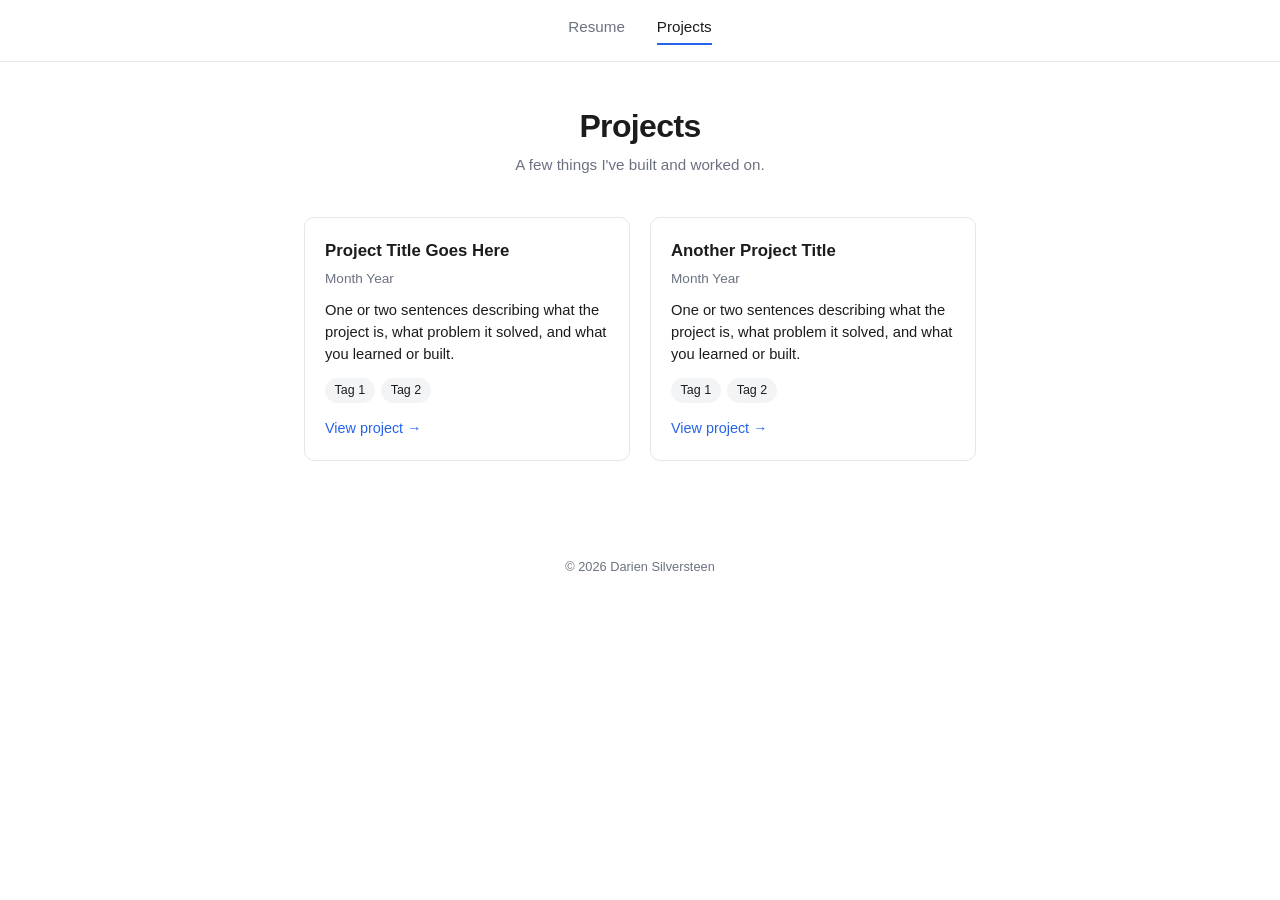
==== projects.html @ d86a9947 "Add resume and projects pages" ====
<!DOCTYPE html>
<html lang="en">
<head>
<meta charset="UTF-8">
<meta name="viewport" content="width=device-width, initial-scale=1.0">
<title>Darien Silversteen — Projects</title>
<style>
  :root {
    --bg: #ffffff;
    --text: #1c1c1e;
    --muted: #6b7280;
    --accent: #2563eb;
    --border: #e5e7eb;
  }
  * { box-sizing: border-box; }
  body {
    margin: 0;
    font-family: -apple-system, BlinkMacSystemFont, "Segoe UI", Roboto, Helvetica, Arial, sans-serif;
    color: var(--text);
    background: var(--bg);
    line-height: 1.5;
  }
  nav {
    display: flex;
    justify-content: center;
    gap: 2rem;
    padding: 1rem;
    border-bottom: 1px solid var(--border);
    font-size: 0.95rem;
  }
  nav a {
    color: var(--muted);
    text-decoration: none;
    font-weight: 500;
  }
  nav a.active {
    color: var(--text);
    border-bottom: 2px solid var(--accent);
    padding-bottom: 0.25rem;
  }
  nav a:hover {
    color: var(--text);
  }
  main {
    max-width: 720px;
    margin: 0 auto;
    padding: 2.5rem 1.5rem 4rem;
  }
  header.hero {
    text-align: center;
    margin-bottom: 2.5rem;
  }
  header.hero h1 {
    margin: 0 0 0.25rem;
    font-size: 2rem;
    letter-spacing: -0.02em;
  }
  header.hero p {
    margin: 0;
    color: var(--muted);
    font-size: 0.95rem;
  }
  .project-grid {
    display: grid;
    grid-template-columns: repeat(auto-fit, minmax(260px, 1fr));
    gap: 1.25rem;
  }
  .card {
    border: 1px solid var(--border);
    border-radius: 10px;
    padding: 1.25rem;
  }
  .card h3 {
    margin: 0 0 0.4rem;
    font-size: 1.05rem;
  }
  .card p.meta {
    margin: 0 0 0.6rem;
    color: var(--muted);
    font-size: 0.85rem;
  }
  .card p.desc {
    margin: 0 0 0.8rem;
    font-size: 0.92rem;
  }
  .card .tags {
    display: flex;
    flex-wrap: wrap;
    gap: 0.4rem;
    margin-bottom: 0.8rem;
  }
  .card .tag {
    background: #f3f4f6;
    padding: 0.2rem 0.6rem;
    border-radius: 999px;
    font-size: 0.78rem;
  }
  .card a.link {
    color: var(--accent);
    text-decoration: none;
    font-size: 0.9rem;
    font-weight: 500;
  }
  footer {
    text-align: center;
    color: var(--muted);
    font-size: 0.8rem;
    padding: 2rem 0;
  }
</style>
</head>
<body>

<nav>
  <a href="index.html">Resume</a>
  <a href="projects.html" class="active">Projects</a>
</nav>

<main>
  <header class="hero">
    <h1>Projects</h1>
    <p>A few things I've built and worked on.</p>
  </header>

  <div class="project-grid">

    <!--
      HOW TO ADD A NEW PROJECT:
      1. Copy one of the <div class="card">...</div> blocks below.
      2. Paste it right before the closing </div> of .project-grid.
      3. Edit the title, date/meta, description, tags, and link.
      4. If the project has no live link/repo yet, delete the <a class="link"> line
         or point it at a Google Doc / photo / video of the project instead.
      5. Delete this comment block once real projects are in place, or leave it —
         it won't show up on the page.
    -->

    <div class="card">
      <h3>Project Title Goes Here</h3>
      <p class="meta">Month Year</p>
      <p class="desc">One or two sentences describing what the project is, what problem it solved, and what you learned or built.</p>
      <div class="tags">
        <span class="tag">Tag 1</span>
        <span class="tag">Tag 2</span>
      </div>
      <a class="link" href="#" target="_blank" rel="noopener">View project &rarr;</a>
    </div>

    <div class="card">
      <h3>Another Project Title</h3>
      <p class="meta">Month Year</p>
      <p class="desc">One or two sentences describing what the project is, what problem it solved, and what you learned or built.</p>
      <div class="tags">
        <span class="tag">Tag 1</span>
        <span class="tag">Tag 2</span>
      </div>
      <a class="link" href="#" target="_blank" rel="noopener">View project &rarr;</a>
    </div>

  </div>
</main>

<footer>
  &copy; 2026 Darien Silversteen
</footer>

</body>
</html>
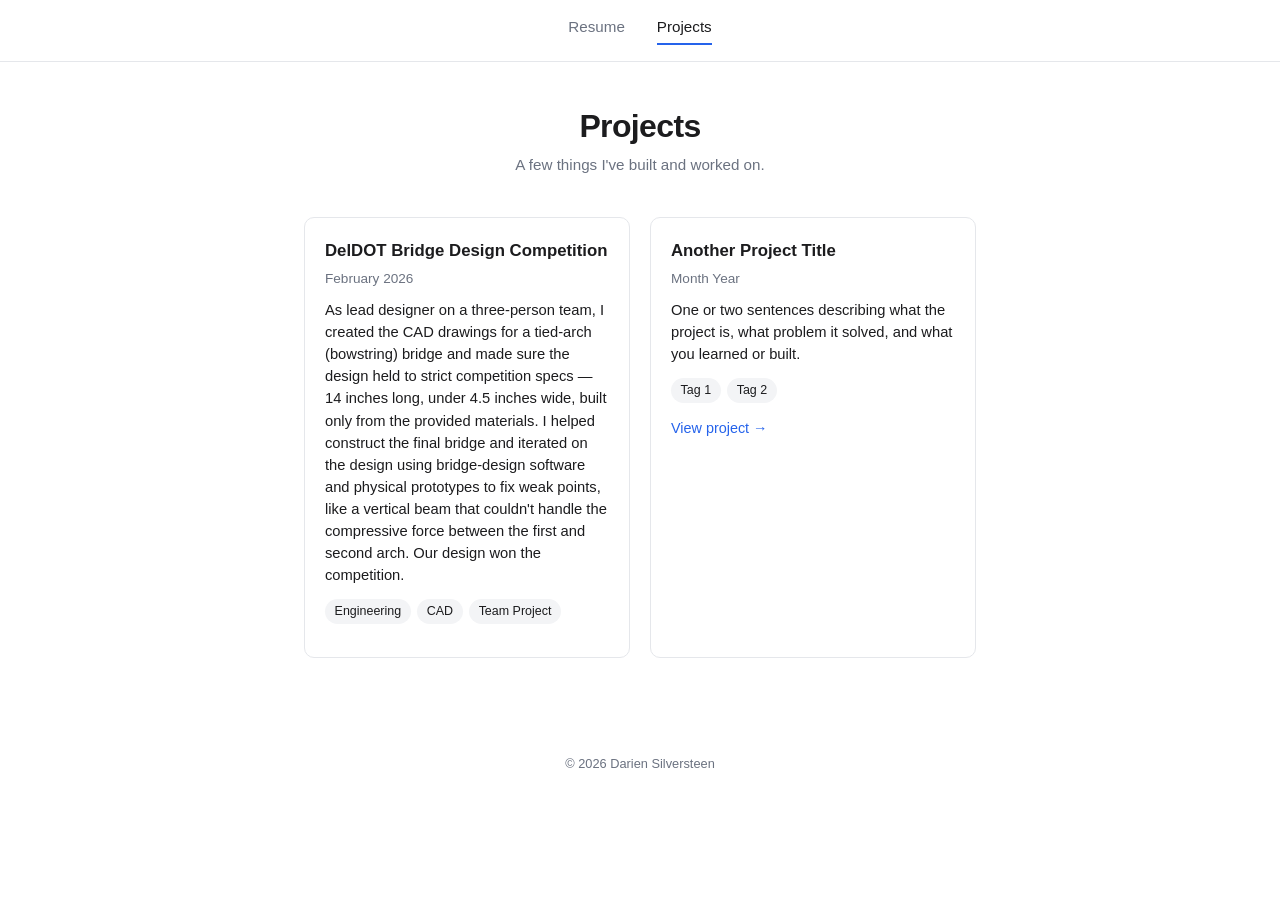
==== commit 06844e21: "Add DelDOT bridge design competition project" ====
--- a/projects.html
+++ b/projects.html
@@ -4,110 +4,7 @@
 <meta charset="UTF-8">
 <meta name="viewport" content="width=device-width, initial-scale=1.0">
 <title>Darien Silversteen — Projects</title>
-<style>
-  :root {
-    --bg: #ffffff;
-    --text: #1c1c1e;
-    --muted: #6b7280;
-    --accent: #2563eb;
-    --border: #e5e7eb;
-  }
-  * { box-sizing: border-box; }
-  body {
-    margin: 0;
-    font-family: -apple-system, BlinkMacSystemFont, "Segoe UI", Roboto, Helvetica, Arial, sans-serif;
-    color: var(--text);
-    background: var(--bg);
-    line-height: 1.5;
-  }
-  nav {
-    display: flex;
-    justify-content: center;
-    gap: 2rem;
-    padding: 1rem;
-    border-bottom: 1px solid var(--border);
-    font-size: 0.95rem;
-  }
-  nav a {
-    color: var(--muted);
-    text-decoration: none;
-    font-weight: 500;
-  }
-  nav a.active {
-    color: var(--text);
-    border-bottom: 2px solid var(--accent);
-    padding-bottom: 0.25rem;
-  }
-  nav a:hover {
-    color: var(--text);
-  }
-  main {
-    max-width: 720px;
-    margin: 0 auto;
-    padding: 2.5rem 1.5rem 4rem;
-  }
-  header.hero {
-    text-align: center;
-    margin-bottom: 2.5rem;
-  }
-  header.hero h1 {
-    margin: 0 0 0.25rem;
-    font-size: 2rem;
-    letter-spacing: -0.02em;
-  }
-  header.hero p {
-    margin: 0;
-    color: var(--muted);
-    font-size: 0.95rem;
-  }
-  .project-grid {
-    display: grid;
-    grid-template-columns: repeat(auto-fit, minmax(260px, 1fr));
-    gap: 1.25rem;
-  }
-  .card {
-    border: 1px solid var(--border);
-    border-radius: 10px;
-    padding: 1.25rem;
-  }
-  .card h3 {
-    margin: 0 0 0.4rem;
-    font-size: 1.05rem;
-  }
-  .card p.meta {
-    margin: 0 0 0.6rem;
-    color: var(--muted);
-    font-size: 0.85rem;
-  }
-  .card p.desc {
-    margin: 0 0 0.8rem;
-    font-size: 0.92rem;
-  }
-  .card .tags {
-    display: flex;
-    flex-wrap: wrap;
-    gap: 0.4rem;
-    margin-bottom: 0.8rem;
-  }
-  .card .tag {
-    background: #f3f4f6;
-    padding: 0.2rem 0.6rem;
-    border-radius: 999px;
-    font-size: 0.78rem;
-  }
-  .card a.link {
-    color: var(--accent);
-    text-decoration: none;
-    font-size: 0.9rem;
-    font-weight: 500;
-  }
-  footer {
-    text-align: center;
-    color: var(--muted);
-    font-size: 0.8rem;
-    padding: 2rem 0;
-  }
-</style>
+<link rel="stylesheet" href="styles.css">
 </head>
 <body>
 
@@ -136,14 +33,14 @@
     -->
 
     <div class="card">
-      <h3>Project Title Goes Here</h3>
-      <p class="meta">Month Year</p>
-      <p class="desc">One or two sentences describing what the project is, what problem it solved, and what you learned or built.</p>
+      <h3>DelDOT Bridge Design Competition</h3>
+      <p class="meta">February 2026</p>
+      <p class="desc">As lead designer on a three-person team, I created the CAD drawings for a tied-arch (bowstring) bridge and made sure the design held to strict competition specs — 14 inches long, under 4.5 inches wide, built only from the provided materials. I helped construct the final bridge and iterated on the design using bridge-design software and physical prototypes to fix weak points, like a vertical beam that couldn't handle the compressive force between the first and second arch. Our design won the competition.</p>
       <div class="tags">
-        <span class="tag">Tag 1</span>
-        <span class="tag">Tag 2</span>
+        <span class="tag">Engineering</span>
+        <span class="tag">CAD</span>
+        <span class="tag">Team Project</span>
       </div>
-      <a class="link" href="#" target="_blank" rel="noopener">View project &rarr;</a>
     </div>
 
     <div class="card">
--- a/styles.css
+++ b/styles.css
@@ -0,0 +1,169 @@
+:root {
+  --bg: #ffffff;
+  --text: #1c1c1e;
+  --muted: #6b7280;
+  --accent: #2563eb;
+  --border: #e5e7eb;
+}
+* { box-sizing: border-box; }
+body {
+  margin: 0;
+  font-family: -apple-system, BlinkMacSystemFont, "Segoe UI", Roboto, Helvetica, Arial, sans-serif;
+  color: var(--text);
+  background: var(--bg);
+  line-height: 1.5;
+}
+nav {
+  display: flex;
+  justify-content: center;
+  gap: 2rem;
+  padding: 1rem;
+  border-bottom: 1px solid var(--border);
+  font-size: 0.95rem;
+}
+nav a {
+  color: var(--muted);
+  text-decoration: none;
+  font-weight: 500;
+}
+nav a.active {
+  color: var(--text);
+  border-bottom: 2px solid var(--accent);
+  padding-bottom: 0.25rem;
+}
+nav a:hover {
+  color: var(--text);
+}
+main {
+  max-width: 720px;
+  margin: 0 auto;
+  padding: 2.5rem 1.5rem 4rem;
+}
+header.hero {
+  text-align: center;
+  margin-bottom: 2.5rem;
+}
+header.hero h1 {
+  margin: 0 0 0.25rem;
+  font-size: 2rem;
+  letter-spacing: -0.02em;
+}
+header.hero p {
+  margin: 0;
+  color: var(--muted);
+  font-size: 0.95rem;
+}
+header.hero a {
+  color: var(--accent);
+  text-decoration: none;
+}
+footer {
+  text-align: center;
+  color: var(--muted);
+  font-size: 0.8rem;
+  padding: 2rem 0;
+}
+
+/* Resume page */
+section {
+  margin-bottom: 2.25rem;
+}
+section h2 {
+  font-size: 0.85rem;
+  text-transform: uppercase;
+  letter-spacing: 0.08em;
+  color: var(--muted);
+  border-bottom: 1px solid var(--border);
+  padding-bottom: 0.5rem;
+  margin-bottom: 1rem;
+}
+.entry {
+  margin-bottom: 1.25rem;
+}
+.entry:last-child {
+  margin-bottom: 0;
+}
+.entry-header {
+  display: flex;
+  justify-content: space-between;
+  align-items: baseline;
+  flex-wrap: wrap;
+  gap: 0.25rem 1rem;
+}
+.entry-title {
+  font-weight: 600;
+  font-size: 1rem;
+}
+.entry-subtitle {
+  color: var(--muted);
+  font-size: 0.9rem;
+  font-style: italic;
+}
+.entry-meta {
+  color: var(--muted);
+  font-size: 0.85rem;
+  white-space: nowrap;
+}
+ul.bullets {
+  margin: 0.4rem 0 0;
+  padding-left: 1.2rem;
+}
+ul.bullets li {
+  margin-bottom: 0.2rem;
+  font-size: 0.95rem;
+}
+.skills {
+  display: flex;
+  flex-wrap: wrap;
+  gap: 0.5rem;
+}
+.skill-tag {
+  background: #f3f4f6;
+  color: var(--text);
+  padding: 0.3rem 0.7rem;
+  border-radius: 999px;
+  font-size: 0.85rem;
+}
+
+/* Projects page */
+.project-grid {
+  display: grid;
+  grid-template-columns: repeat(auto-fit, minmax(260px, 1fr));
+  gap: 1.25rem;
+}
+.card {
+  border: 1px solid var(--border);
+  border-radius: 10px;
+  padding: 1.25rem;
+}
+.card h3 {
+  margin: 0 0 0.4rem;
+  font-size: 1.05rem;
+}
+.card p.meta {
+  margin: 0 0 0.6rem;
+  color: var(--muted);
+  font-size: 0.85rem;
+}
+.card p.desc {
+  margin: 0 0 0.8rem;
+  font-size: 0.92rem;
+}
+.card .tags {
+  display: flex;
+  flex-wrap: wrap;
+  gap: 0.4rem;
+  margin-bottom: 0.8rem;
+}
+.card .tag {
+  background: #f3f4f6;
+  padding: 0.2rem 0.6rem;
+  border-radius: 999px;
+  font-size: 0.78rem;
+}
+.card a.link {
+  color: var(--accent);
+  text-decoration: none;
+  font-size: 0.9rem;
+  font-weight: 500;
+}
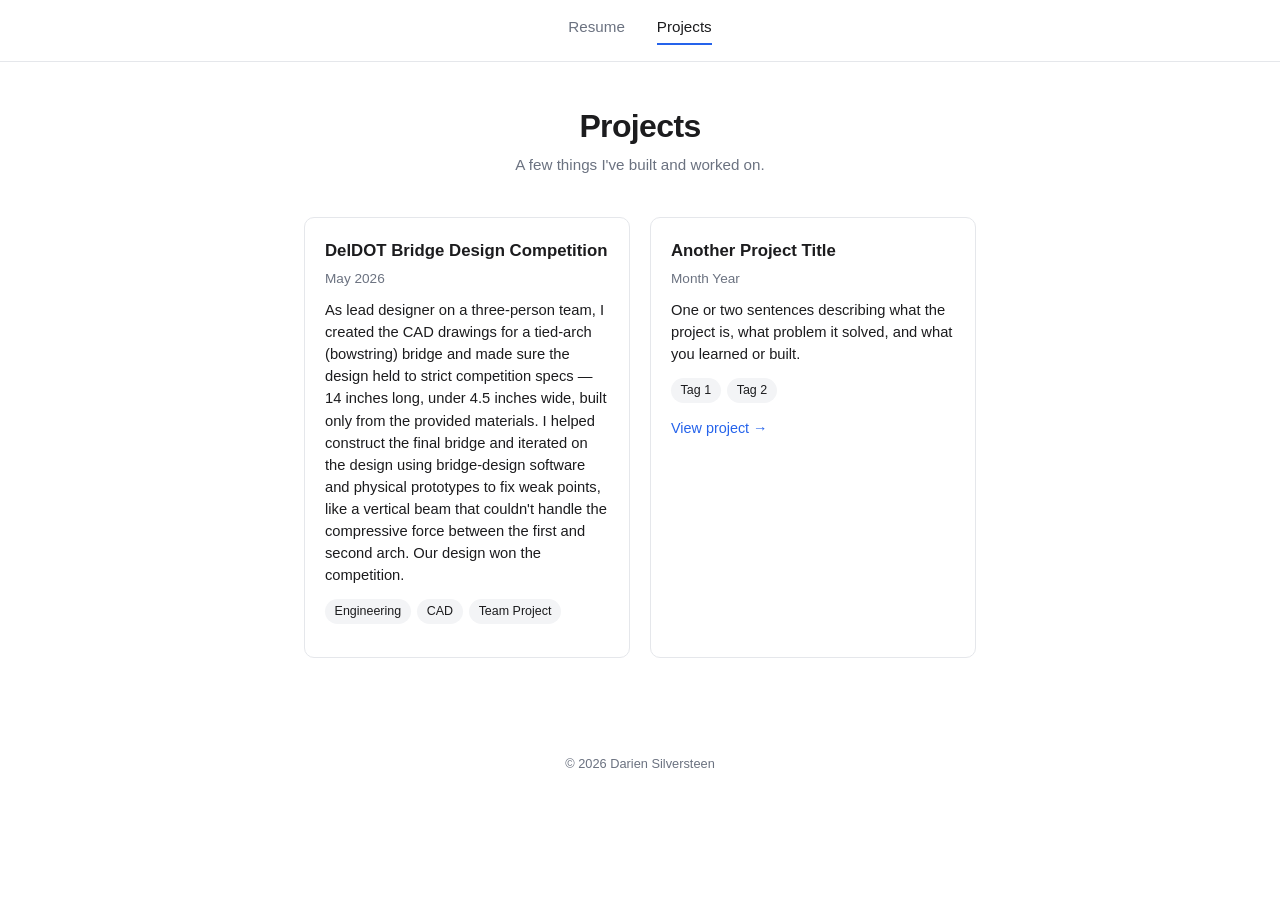
==== commit ce1cbc0c: "Fix bridge project date" ====
--- a/projects.html
+++ b/projects.html
@@ -34,7 +34,7 @@
 
     <div class="card">
       <h3>DelDOT Bridge Design Competition</h3>
-      <p class="meta">February 2026</p>
+      <p class="meta">May 2026</p>
       <p class="desc">As lead designer on a three-person team, I created the CAD drawings for a tied-arch (bowstring) bridge and made sure the design held to strict competition specs — 14 inches long, under 4.5 inches wide, built only from the provided materials. I helped construct the final bridge and iterated on the design using bridge-design software and physical prototypes to fix weak points, like a vertical beam that couldn't handle the compressive force between the first and second arch. Our design won the competition.</p>
       <div class="tags">
         <span class="tag">Engineering</span>
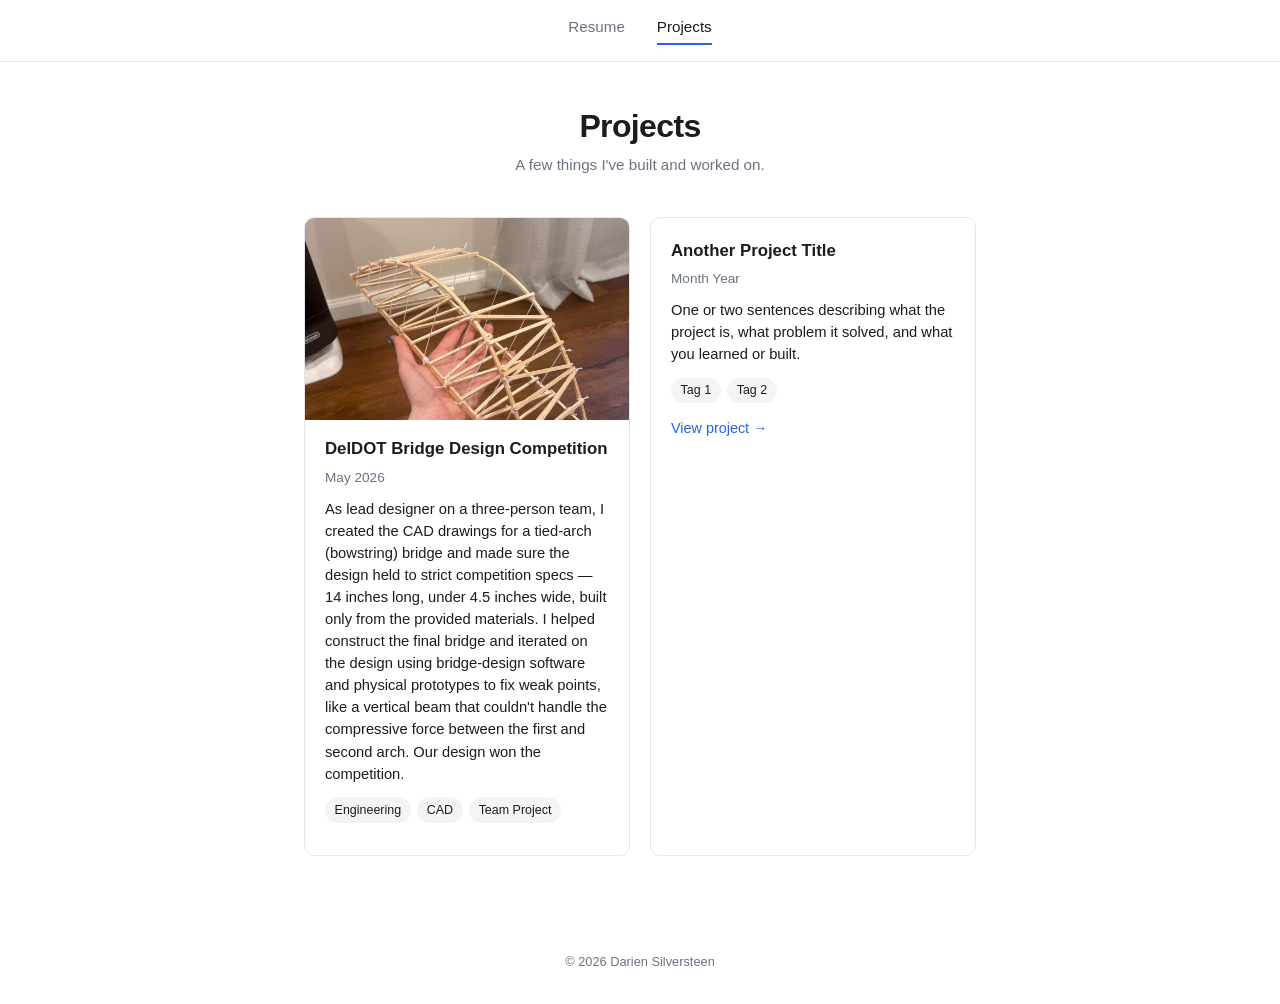
==== commit 6938a5a1: "Add bridge project photo" ====
--- a/projects.html
+++ b/projects.html
@@ -33,6 +33,7 @@
     -->
 
     <div class="card">
+      <img class="card-img" src="assets/bridge.jpg" alt="Toothpick tied-arch bridge model built for the competition">
       <h3>DelDOT Bridge Design Competition</h3>
       <p class="meta">May 2026</p>
       <p class="desc">As lead designer on a three-person team, I created the CAD drawings for a tied-arch (bowstring) bridge and made sure the design held to strict competition specs — 14 inches long, under 4.5 inches wide, built only from the provided materials. I helped construct the final bridge and iterated on the design using bridge-design software and physical prototypes to fix weak points, like a vertical beam that couldn't handle the compressive force between the first and second arch. Our design won the competition.</p>
--- a/styles.css
+++ b/styles.css
@@ -135,6 +135,14 @@
   border: 1px solid var(--border);
   border-radius: 10px;
   padding: 1.25rem;
+  overflow: hidden;
+}
+.card-img {
+  display: block;
+  width: calc(100% + 2.5rem);
+  margin: -1.25rem -1.25rem 1rem;
+  aspect-ratio: 16 / 10;
+  object-fit: cover;
 }
 .card h3 {
   margin: 0 0 0.4rem;
